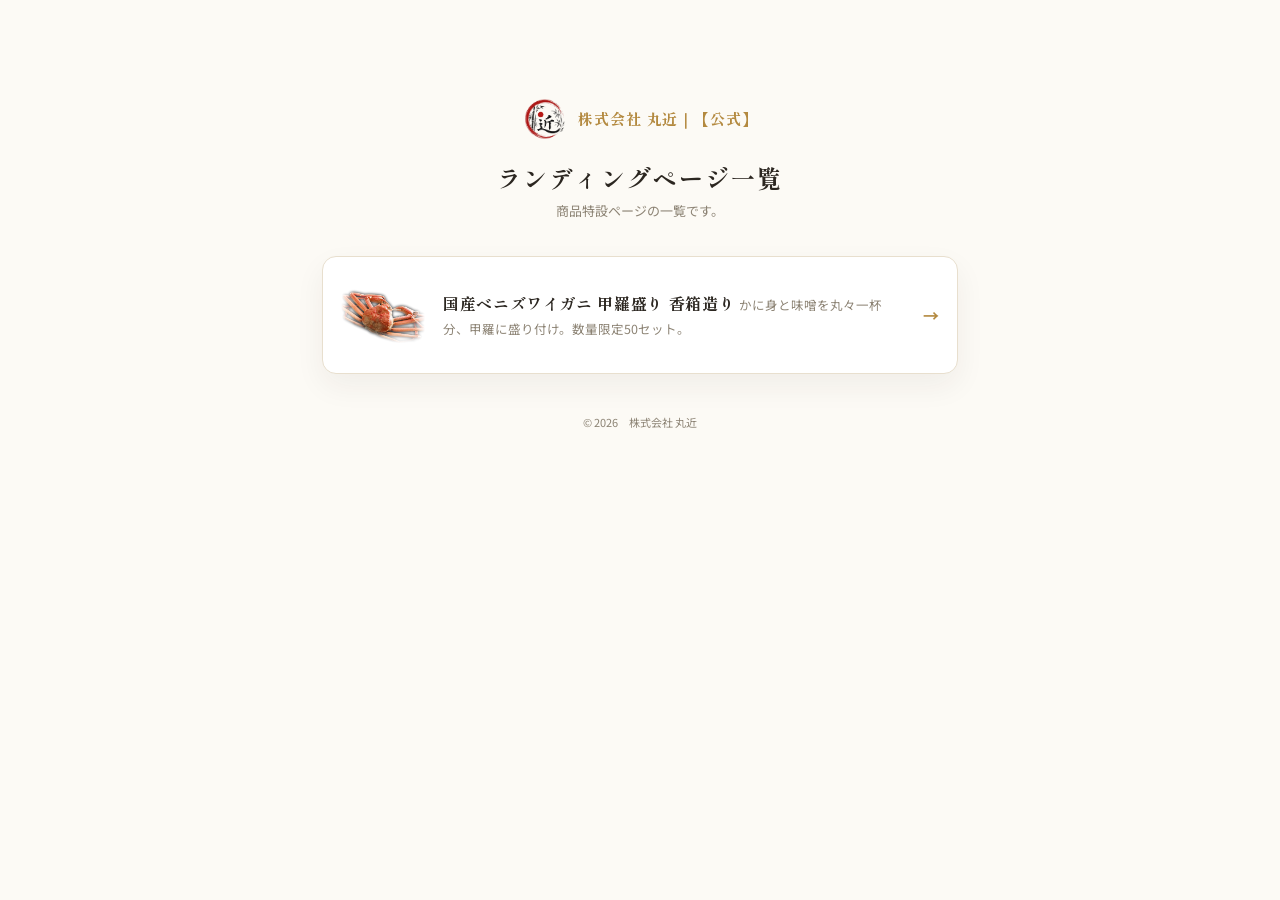
==== index.html @ b3c5bf9c "Publish 甲羅盛りLP (koura): bundle site for lp.mrck.jp Co-Authored-By: Claude Opus 4.8 <noreply@anthropi" ====
<!DOCTYPE html>
<html lang="ja">
<head>
<meta charset="UTF-8" />
<meta name="viewport" content="width=device-width, initial-scale=1.0" />
<title>株式会社 丸近｜ランディングページ一覧</title>
<meta name="robots" content="noindex, follow" />
<link rel="icon" href="koura/images/lp/favicon-emblem.ico" sizes="any" />
<link rel="icon" type="image/png" sizes="32x32" href="koura/images/lp/favicon-emblem-32.png" />
<link rel="apple-touch-icon" href="koura/images/lp/apple-touch-emblem.png" />
<link rel="preconnect" href="https://fonts.googleapis.com" />
<link rel="preconnect" href="https://fonts.gstatic.com" crossorigin />
<link href="https://fonts.googleapis.com/css2?family=Shippori+Mincho:wght@600;700&family=Noto+Sans+JP:wght@400;500&display=swap" rel="stylesheet" />
<style>
  :root{ --ink:#2b2620; --muted:#8c8374; --gold:#b3893f; --line:#e8dfce; --paper:#fcfaf5; }
  *{ box-sizing:border-box; }
  body{ margin:0; background:var(--paper); color:var(--ink); font-family:"Noto Sans JP",system-ui,sans-serif; -webkit-font-smoothing:antialiased; }
  .wrap{ max-width:680px; margin:0 auto; padding:clamp(48px,10vw,96px) 22px; }
  .brand{ display:flex; align-items:center; gap:10px; justify-content:center; margin-bottom:8px; }
  .brand img{ height:46px; width:auto; }
  .brand b{ font-family:"Shippori Mincho",serif; font-weight:700; color:var(--gold); font-size:15px; letter-spacing:.06em; }
  h1{ font-family:"Shippori Mincho",serif; font-weight:700; text-align:center; font-size:clamp(18px,3vw,24px); letter-spacing:.08em; margin:18px 0 6px; }
  .lead{ text-align:center; color:var(--muted); font-size:13px; margin:0 0 36px; }
  .card{ display:flex; align-items:center; gap:18px; text-decoration:none; color:inherit;
         border:1px solid var(--line); border-radius:14px; padding:16px 18px; background:#fff;
         box-shadow:0 12px 30px rgba(43,38,32,.06); transition:transform .25s ease, box-shadow .25s ease; }
  .card:hover{ transform:translateY(-3px); box-shadow:0 18px 40px rgba(43,38,32,.12); }
  .card img{ width:84px; height:84px; object-fit:contain; flex:0 0 auto; }
  .card .t{ font-family:"Shippori Mincho",serif; font-weight:700; font-size:16px; letter-spacing:.04em; margin-bottom:4px; }
  .card .d{ font-size:12.5px; color:var(--muted); line-height:1.7; }
  .card .go{ margin-left:auto; color:var(--gold); font-weight:700; flex:0 0 auto; }
  footer{ text-align:center; color:var(--muted); font-size:11px; margin-top:40px; }
</style>
</head>
<body>
  <div class="wrap">
    <div class="brand">
      <img src="koura/images/lp/maruchika-emblem.png" alt="株式会社 丸近" />
      <b>株式会社 丸近｜【公式】</b>
    </div>
    <h1>ランディングページ一覧</h1>
    <p class="lead">商品特設ページの一覧です。</p>

    <a class="card" href="koura/">
      <img src="koura/images/lp/hero-crab-soft.webp" alt="甲羅盛り 香箱造り" />
      <span>
        <span class="t">国産ベニズワイガニ 甲羅盛り 香箱造り</span>
        <span class="d">かに身と味噌を丸々一杯分、甲羅に盛り付け。数量限定50セット。</span>
      </span>
      <span class="go" aria-hidden="true">→</span>
    </a>

    <footer>© 2026　株式会社 丸近</footer>
  </div>
</body>
</html>
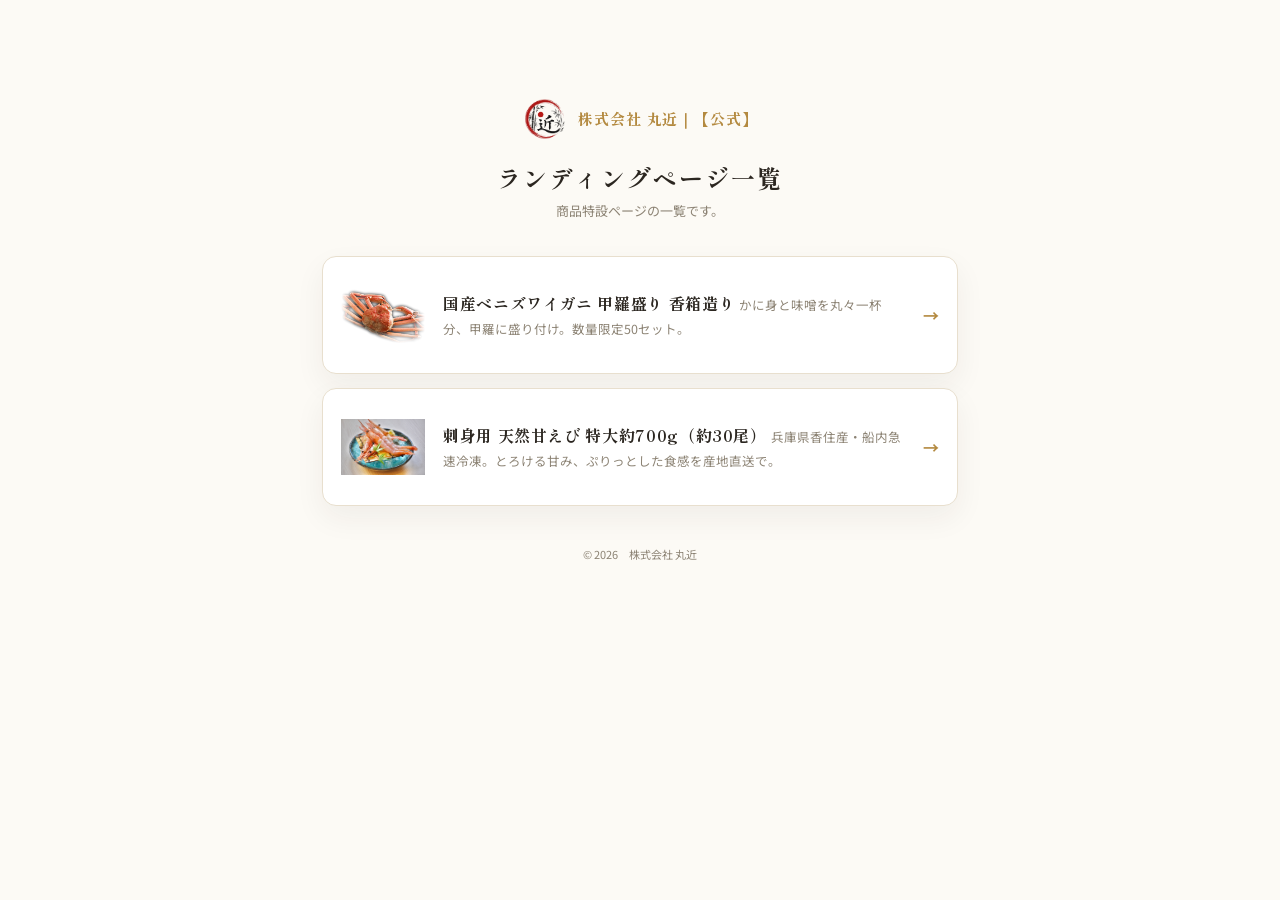
==== commit cc145c35: "feat(amaebi): SEO一式・ファビコン・サイト導線を追加 amaebi LPに以下を追加し、koura/kanimi-set と同レベルに整備: - canonical / favicon" ====
--- a/index.html
+++ b/index.html
@@ -50,6 +50,15 @@
       <span class="go" aria-hidden="true">→</span>
     </a>
 
+    <a class="card" href="amaebi/" style="margin-top:14px;">
+      <img src="amaebi/photo/sara-hero-blue.jpg" alt="刺身用 天然甘えび" />
+      <span>
+        <span class="t">刺身用 天然甘えび 特大約700g（約30尾）</span>
+        <span class="d">兵庫県香住産・船内急速冷凍。とろける甘み、ぷりっとした食感を産地直送で。</span>
+      </span>
+      <span class="go" aria-hidden="true">→</span>
+    </a>
+
     <footer>© 2026　株式会社 丸近</footer>
   </div>
 </body>
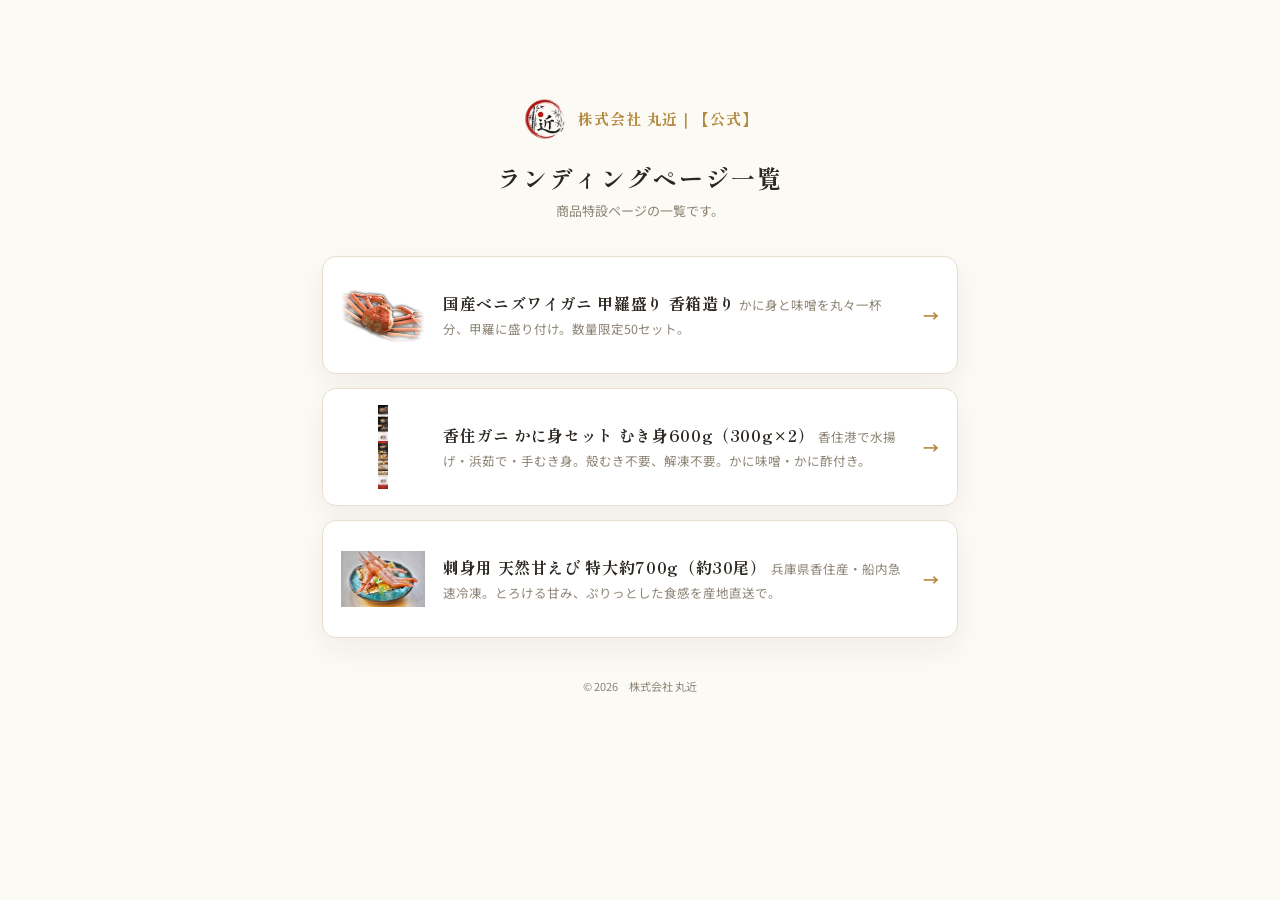
==== commit 10be49f2: "feat(index): ルート一覧に /kanimi-set カードを追加 koura と amaebi の間に kanimi-set カードを挿入し、 LP 一覧から /kanimi-set/ へ" ====
--- a/index.html
+++ b/index.html
@@ -50,6 +50,15 @@
       <span class="go" aria-hidden="true">→</span>
     </a>
 
+    <a class="card" href="kanimi-set/" style="margin-top:14px;">
+      <img src="kanimi-set/images/lp/kanimi_image_lp.jpg" alt="香住ガニ かに身セット" />
+      <span>
+        <span class="t">香住ガニ かに身セット むき身600g（300g×2）</span>
+        <span class="d">香住港で水揚げ・浜茹で・手むき身。殻むき不要、解凍不要。かに味噌・かに酢付き。</span>
+      </span>
+      <span class="go" aria-hidden="true">→</span>
+    </a>
+
     <a class="card" href="amaebi/" style="margin-top:14px;">
       <img src="amaebi/photo/sara-hero-blue.jpg" alt="刺身用 天然甘えび" />
       <span>
